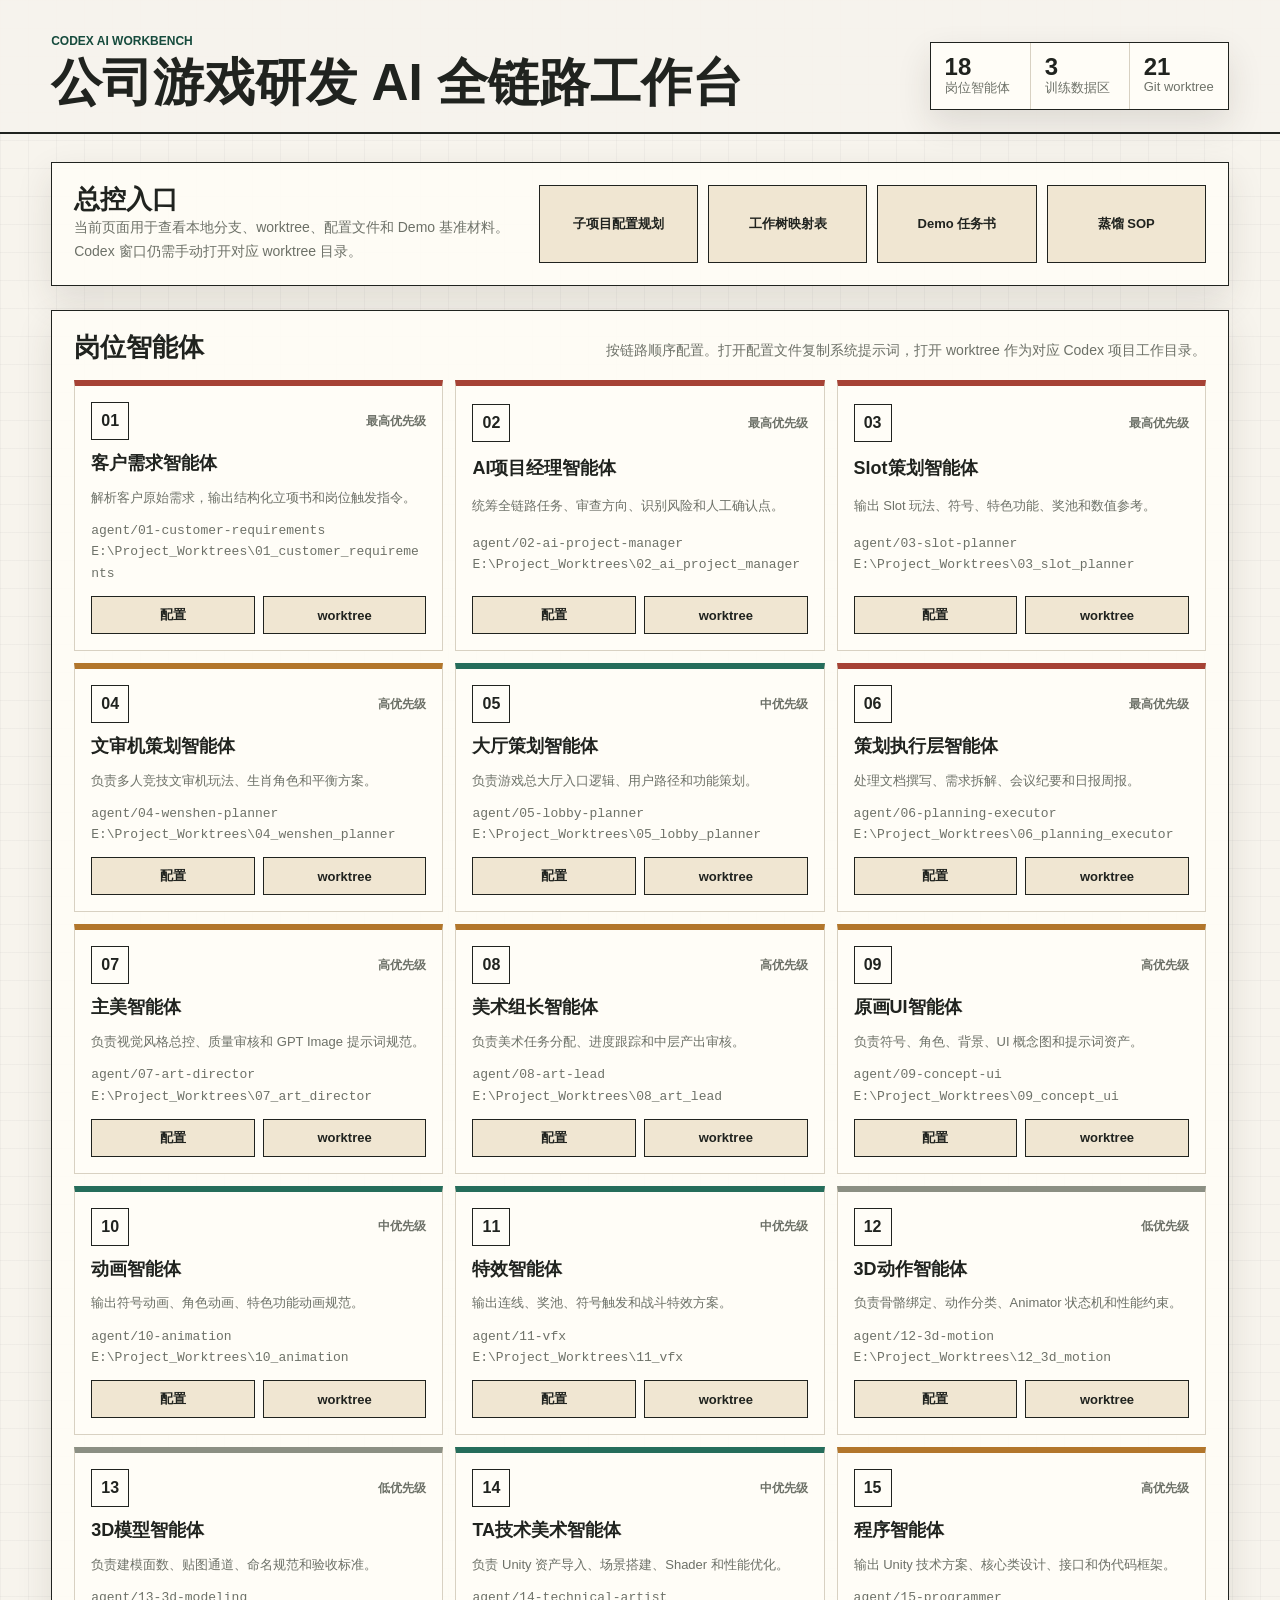
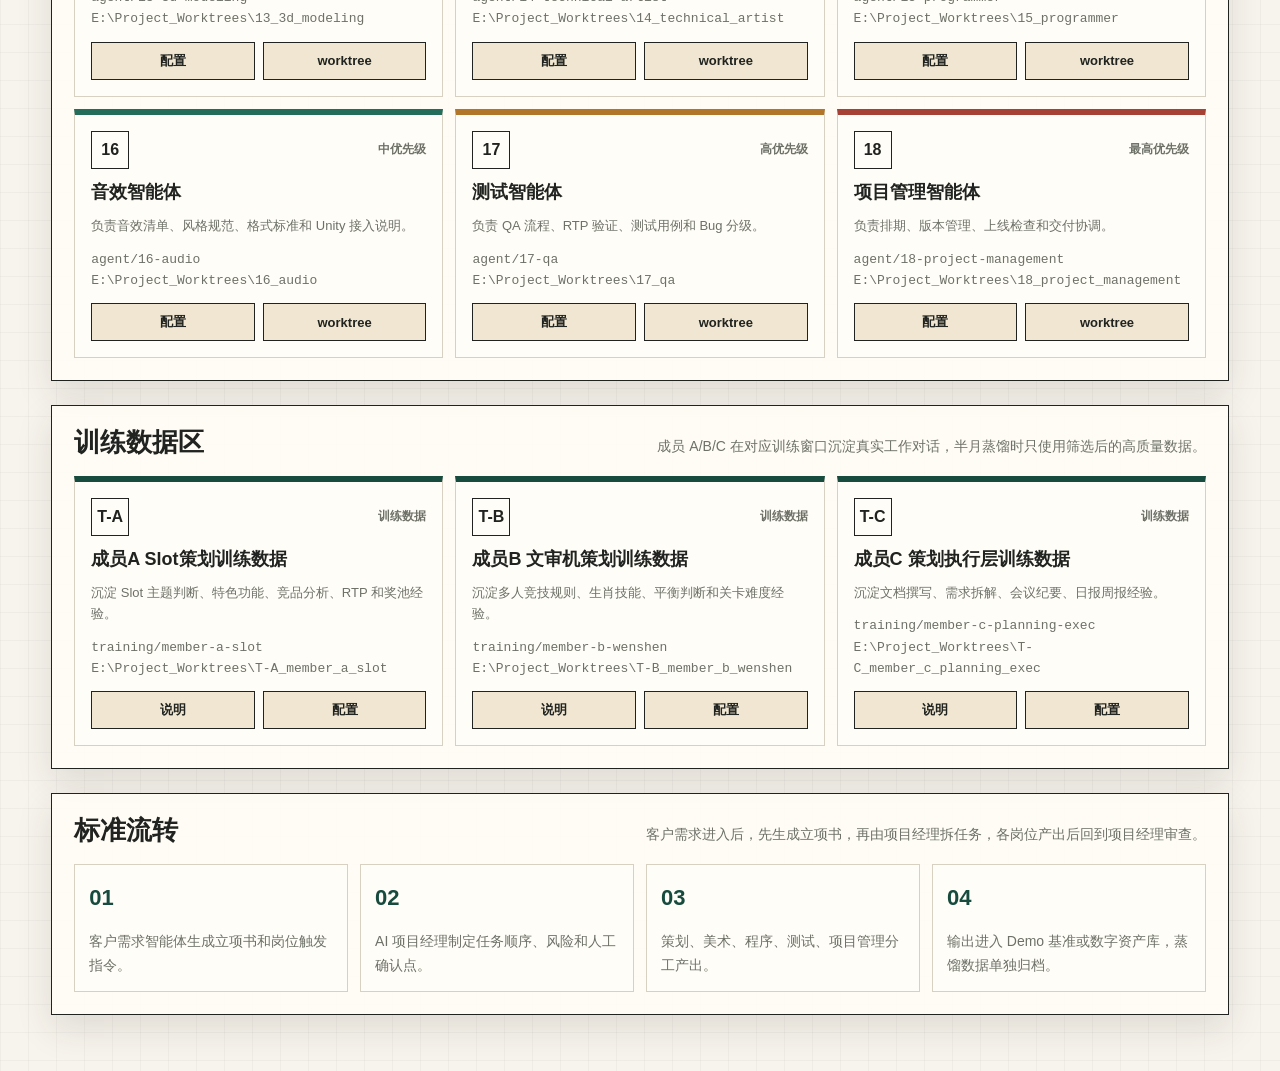
==== 07_本地管理台/index.html @ 2e10c4a8 "Add local AI workbench dashboard" ====
<!doctype html>
<html lang="zh-CN">
<head>
  <meta charset="utf-8">
  <meta name="viewport" content="width=device-width, initial-scale=1">
  <title>公司游戏研发 AI 全链路工作台</title>
  <link rel="stylesheet" href="./styles.css">
</head>
<body>
  <header class="topbar">
    <div>
      <p class="eyebrow">Codex AI Workbench</p>
      <h1>公司游戏研发 AI 全链路工作台</h1>
    </div>
    <div class="status-strip" aria-label="工作台状态">
      <span><strong>18</strong> 岗位智能体</span>
      <span><strong>3</strong> 训练数据区</span>
      <span><strong>21</strong> Git worktree</span>
    </div>
  </header>

  <main>
    <section class="control-band">
      <div class="control-copy">
        <h2>总控入口</h2>
        <p>当前页面用于查看本地分支、worktree、配置文件和 Demo 基准材料。Codex 窗口仍需手动打开对应 worktree 目录。</p>
      </div>
      <div class="quick-links">
        <a href="../00_执行中枢/Codex子项目配置规划.md">子项目配置规划</a>
        <a href="../00_执行中枢/本地工作树映射表.md">工作树映射表</a>
        <a href="../04_Demo基准测试/Demo任务书.md">Demo 任务书</a>
        <a href="../05_蒸馏SOP/半月蒸馏SOP.md">蒸馏 SOP</a>
      </div>
    </section>

    <section class="grid-shell">
      <div class="section-heading">
        <h2>岗位智能体</h2>
        <p>按链路顺序配置。打开配置文件复制系统提示词，打开 worktree 作为对应 Codex 项目工作目录。</p>
      </div>
      <div id="agentGrid" class="agent-grid"></div>
    </section>

    <section class="grid-shell">
      <div class="section-heading">
        <h2>训练数据区</h2>
        <p>成员 A/B/C 在对应训练窗口沉淀真实工作对话，半月蒸馏时只使用筛选后的高质量数据。</p>
      </div>
      <div id="trainingGrid" class="training-grid"></div>
    </section>

    <section class="workflow">
      <div class="section-heading">
        <h2>标准流转</h2>
        <p>客户需求进入后，先生成立项书，再由项目经理拆任务，各岗位产出后回到项目经理审查。</p>
      </div>
      <ol>
        <li>客户需求智能体生成立项书和岗位触发指令。</li>
        <li>AI 项目经理制定任务顺序、风险和人工确认点。</li>
        <li>策划、美术、程序、测试、项目管理分工产出。</li>
        <li>输出进入 Demo 基准或数字资产库，蒸馏数据单独归档。</li>
      </ol>
    </section>
  </main>

  <script src="./app.js"></script>
</body>
</html>
---- 07_本地管理台/styles.css ----
:root {
  color-scheme: light;
  --paper: #f7f4ed;
  --ink: #20231f;
  --muted: #6d7168;
  --line: #d8d1c2;
  --panel: #fffdf7;
  --accent: #256d5b;
  --accent-strong: #164b3d;
  --amber: #b2762b;
  --red: #a64235;
  --shadow: 0 14px 34px rgba(53, 45, 31, 0.12);
}

* {
  box-sizing: border-box;
}

body {
  margin: 0;
  background:
    linear-gradient(90deg, rgba(32, 35, 31, 0.035) 1px, transparent 1px),
    linear-gradient(rgba(32, 35, 31, 0.035) 1px, transparent 1px),
    var(--paper);
  background-size: 28px 28px;
  color: var(--ink);
  font-family: "Microsoft YaHei", "Noto Sans CJK SC", sans-serif;
  letter-spacing: 0;
}

a {
  color: inherit;
  text-decoration: none;
}

.topbar {
  display: flex;
  justify-content: space-between;
  gap: 24px;
  align-items: end;
  padding: 34px clamp(18px, 4vw, 56px) 22px;
  border-bottom: 2px solid var(--ink);
  background: rgba(247, 244, 237, 0.92);
}

.eyebrow {
  margin: 0 0 8px;
  color: var(--accent-strong);
  font-size: 12px;
  font-weight: 700;
  text-transform: uppercase;
}

h1,
h2,
p {
  margin: 0;
}

h1 {
  max-width: 760px;
  font-size: clamp(28px, 4vw, 52px);
  line-height: 1.06;
}

h2 {
  font-size: clamp(20px, 2vw, 28px);
  line-height: 1.15;
}

.status-strip {
  display: grid;
  grid-template-columns: repeat(3, minmax(92px, 1fr));
  border: 1px solid var(--ink);
  background: var(--panel);
  box-shadow: var(--shadow);
}

.status-strip span {
  padding: 12px 14px;
  border-left: 1px solid var(--line);
  color: var(--muted);
  font-size: 13px;
  white-space: nowrap;
}

.status-strip span:first-child {
  border-left: 0;
}

.status-strip strong {
  display: block;
  color: var(--ink);
  font-size: 24px;
  line-height: 1;
}

main {
  padding: 28px clamp(18px, 4vw, 56px) 56px;
}

.control-band,
.grid-shell,
.workflow {
  border: 1px solid var(--ink);
  background: rgba(255, 253, 247, 0.9);
  box-shadow: var(--shadow);
}

.control-band {
  display: grid;
  grid-template-columns: minmax(240px, 0.8fr) minmax(300px, 1.2fr);
  gap: 20px;
  padding: 22px;
}

.control-copy p,
.section-heading p,
.workflow li {
  color: var(--muted);
  line-height: 1.72;
  font-size: 14px;
}

.quick-links {
  display: grid;
  grid-template-columns: repeat(4, minmax(120px, 1fr));
  gap: 10px;
}

.quick-links a,
.agent-card a,
.training-card a {
  display: inline-flex;
  align-items: center;
  justify-content: center;
  min-height: 38px;
  padding: 8px 12px;
  border: 1px solid var(--ink);
  background: #f0e6d2;
  font-size: 13px;
  font-weight: 700;
}

.quick-links a:hover,
.agent-card a:hover,
.training-card a:hover {
  background: var(--accent);
  color: white;
}

.grid-shell,
.workflow {
  margin-top: 24px;
  padding: 22px;
}

.section-heading {
  display: flex;
  justify-content: space-between;
  gap: 20px;
  align-items: end;
  margin-bottom: 18px;
}

.section-heading p {
  max-width: 720px;
}

.agent-grid {
  display: grid;
  grid-template-columns: repeat(3, minmax(220px, 1fr));
  gap: 12px;
}

.agent-card,
.training-card {
  display: grid;
  gap: 12px;
  min-height: 212px;
  padding: 16px;
  border: 1px solid var(--line);
  background: var(--panel);
}

.agent-card[data-priority="最高"] {
  border-top: 6px solid var(--red);
}

.agent-card[data-priority="高"] {
  border-top: 6px solid var(--amber);
}

.agent-card[data-priority="中"] {
  border-top: 6px solid var(--accent);
}

.agent-card[data-priority="低"] {
  border-top: 6px solid #8b8f83;
}

.card-top {
  display: flex;
  align-items: center;
  justify-content: space-between;
  gap: 12px;
}

.index {
  display: inline-flex;
  align-items: center;
  justify-content: center;
  width: 38px;
  height: 38px;
  border: 1px solid var(--ink);
  font-weight: 800;
}

.priority {
  color: var(--muted);
  font-size: 12px;
  font-weight: 700;
}

.agent-card h3,
.training-card h3 {
  margin: 0;
  font-size: 18px;
  line-height: 1.25;
}

.agent-card p,
.training-card p {
  color: var(--muted);
  line-height: 1.64;
  font-size: 13px;
}

.path {
  overflow-wrap: anywhere;
  color: var(--accent-strong);
  font-family: Consolas, "Courier New", monospace;
  font-size: 12px;
}

.actions {
  display: grid;
  grid-template-columns: 1fr 1fr;
  gap: 8px;
  align-self: end;
}

.training-grid {
  display: grid;
  grid-template-columns: repeat(3, minmax(220px, 1fr));
  gap: 12px;
}

.training-card {
  min-height: 190px;
  border-top: 6px solid var(--accent-strong);
}

.workflow ol {
  display: grid;
  grid-template-columns: repeat(4, minmax(160px, 1fr));
  gap: 12px;
  margin: 0;
  padding: 0;
  list-style: none;
  counter-reset: step;
}

.workflow li {
  min-height: 120px;
  padding: 14px;
  border: 1px solid var(--line);
  background: var(--panel);
  counter-increment: step;
}

.workflow li::before {
  content: counter(step, decimal-leading-zero);
  display: block;
  margin-bottom: 12px;
  color: var(--accent-strong);
  font-weight: 800;
  font-size: 22px;
}

@media (max-width: 1100px) {
  .agent-grid,
  .workflow ol {
    grid-template-columns: repeat(2, minmax(220px, 1fr));
  }

  .quick-links,
  .training-grid {
    grid-template-columns: repeat(2, minmax(140px, 1fr));
  }
}

@media (max-width: 720px) {
  .topbar,
  .control-band,
  .section-heading {
    display: block;
  }

  .status-strip {
    margin-top: 18px;
    grid-template-columns: 1fr;
  }

  .status-strip span {
    border-left: 0;
    border-top: 1px solid var(--line);
  }

  .status-strip span:first-child {
    border-top: 0;
  }

  .quick-links,
  .agent-grid,
  .training-grid,
  .workflow ol {
    grid-template-columns: 1fr;
  }

  .control-copy {
    margin-bottom: 18px;
  }
}
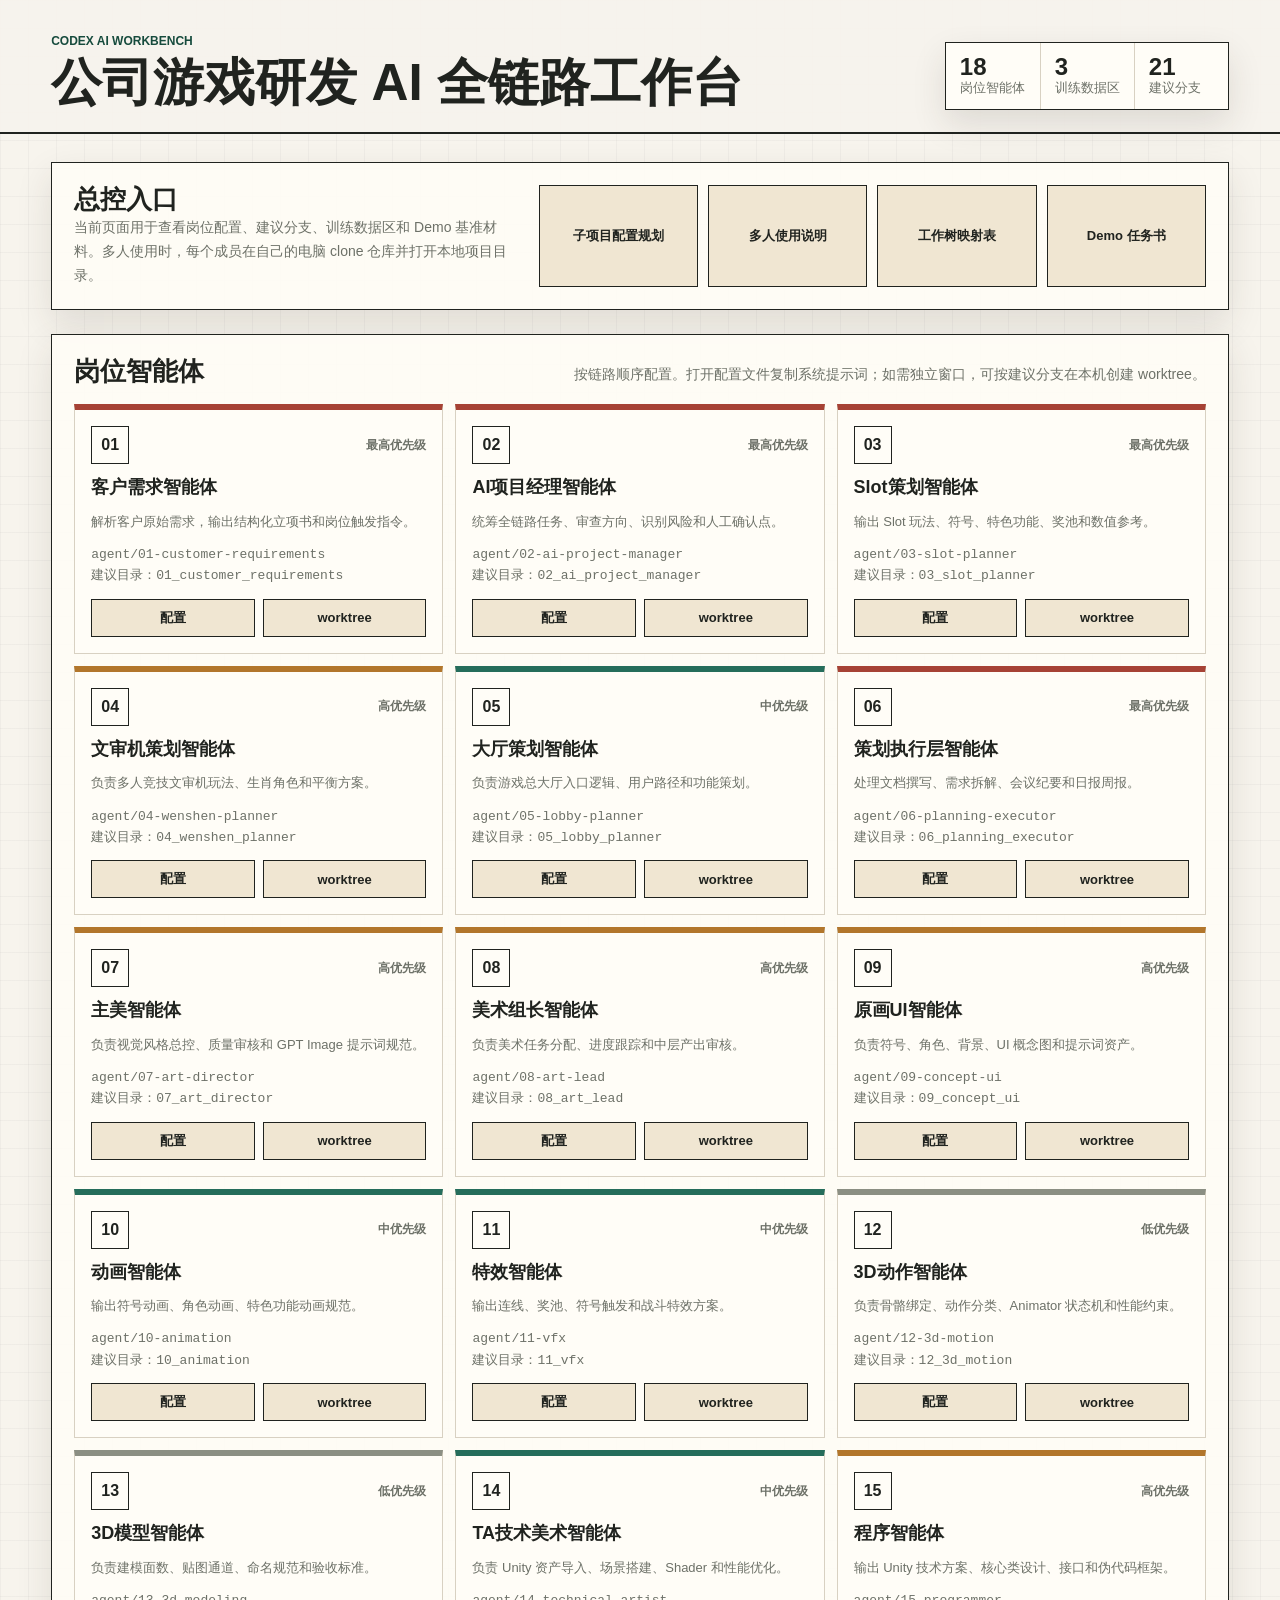
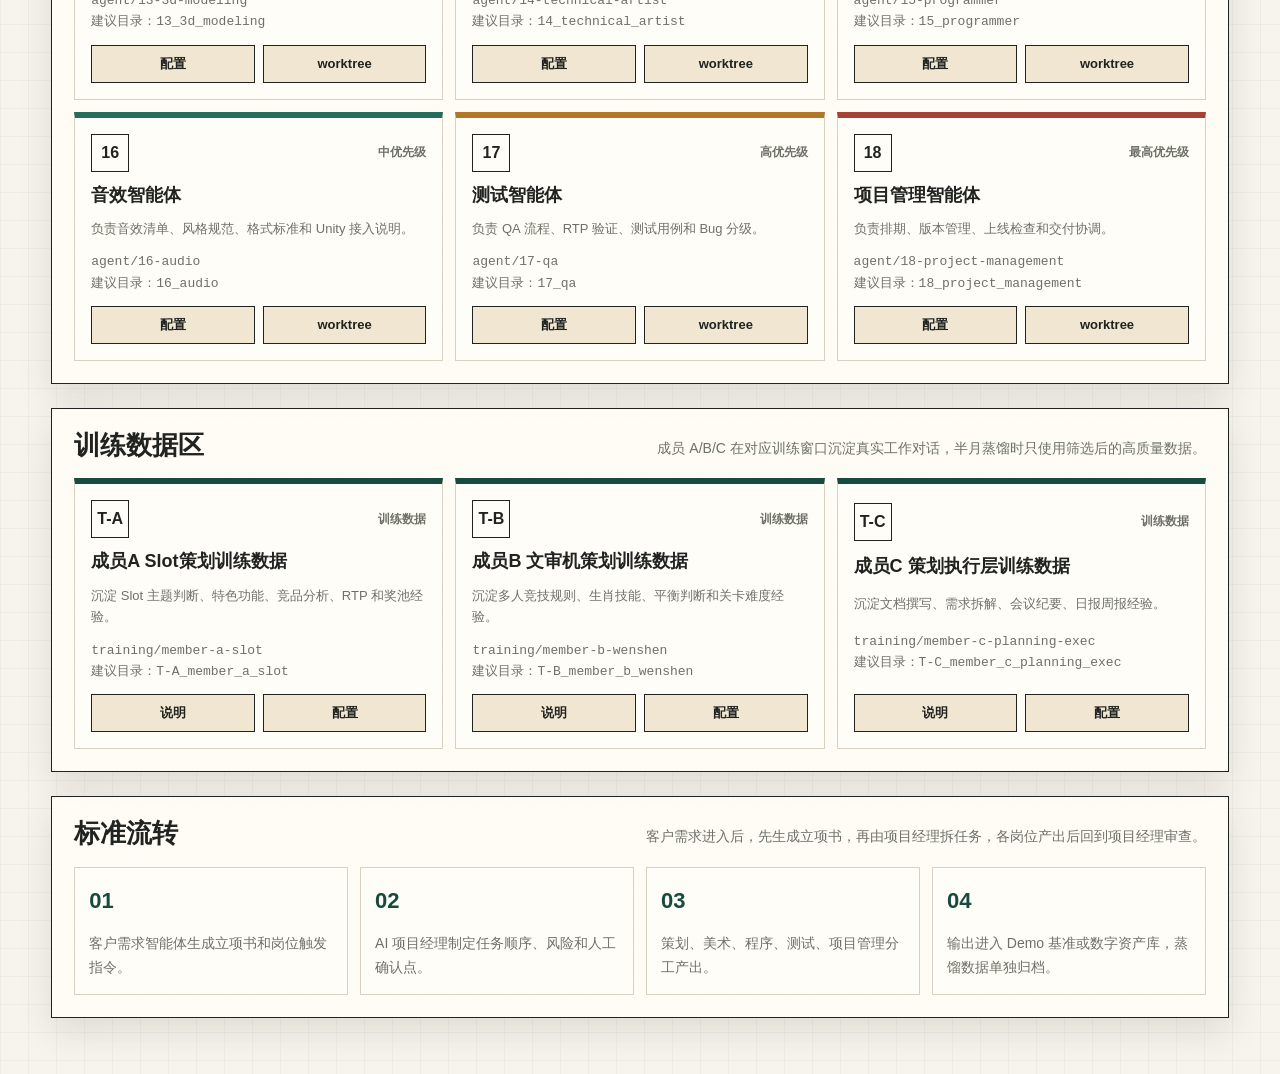
==== commit 24f89df1: "Prepare workbench for team sharing" ====
--- a/07_本地管理台/index.html
+++ b/07_本地管理台/index.html
@@ -15,7 +15,7 @@
     <div class="status-strip" aria-label="工作台状态">
       <span><strong>18</strong> 岗位智能体</span>
       <span><strong>3</strong> 训练数据区</span>
-      <span><strong>21</strong> Git worktree</span>
+      <span><strong>21</strong> 建议分支</span>
     </div>
   </header>
 
@@ -23,20 +23,20 @@
     <section class="control-band">
       <div class="control-copy">
         <h2>总控入口</h2>
-        <p>当前页面用于查看本地分支、worktree、配置文件和 Demo 基准材料。Codex 窗口仍需手动打开对应 worktree 目录。</p>
+        <p>当前页面用于查看岗位配置、建议分支、训练数据区和 Demo 基准材料。多人使用时，每个成员在自己的电脑 clone 仓库并打开本地项目目录。</p>
       </div>
       <div class="quick-links">
         <a href="../00_执行中枢/Codex子项目配置规划.md">子项目配置规划</a>
+        <a href="../00_执行中枢/团队多人使用说明.md">多人使用说明</a>
         <a href="../00_执行中枢/本地工作树映射表.md">工作树映射表</a>
         <a href="../04_Demo基准测试/Demo任务书.md">Demo 任务书</a>
-        <a href="../05_蒸馏SOP/半月蒸馏SOP.md">蒸馏 SOP</a>
       </div>
     </section>
 
     <section class="grid-shell">
       <div class="section-heading">
         <h2>岗位智能体</h2>
-        <p>按链路顺序配置。打开配置文件复制系统提示词，打开 worktree 作为对应 Codex 项目工作目录。</p>
+        <p>按链路顺序配置。打开配置文件复制系统提示词；如需独立窗口，可按建议分支在本机创建 worktree。</p>
       </div>
       <div id="agentGrid" class="agent-grid"></div>
     </section>
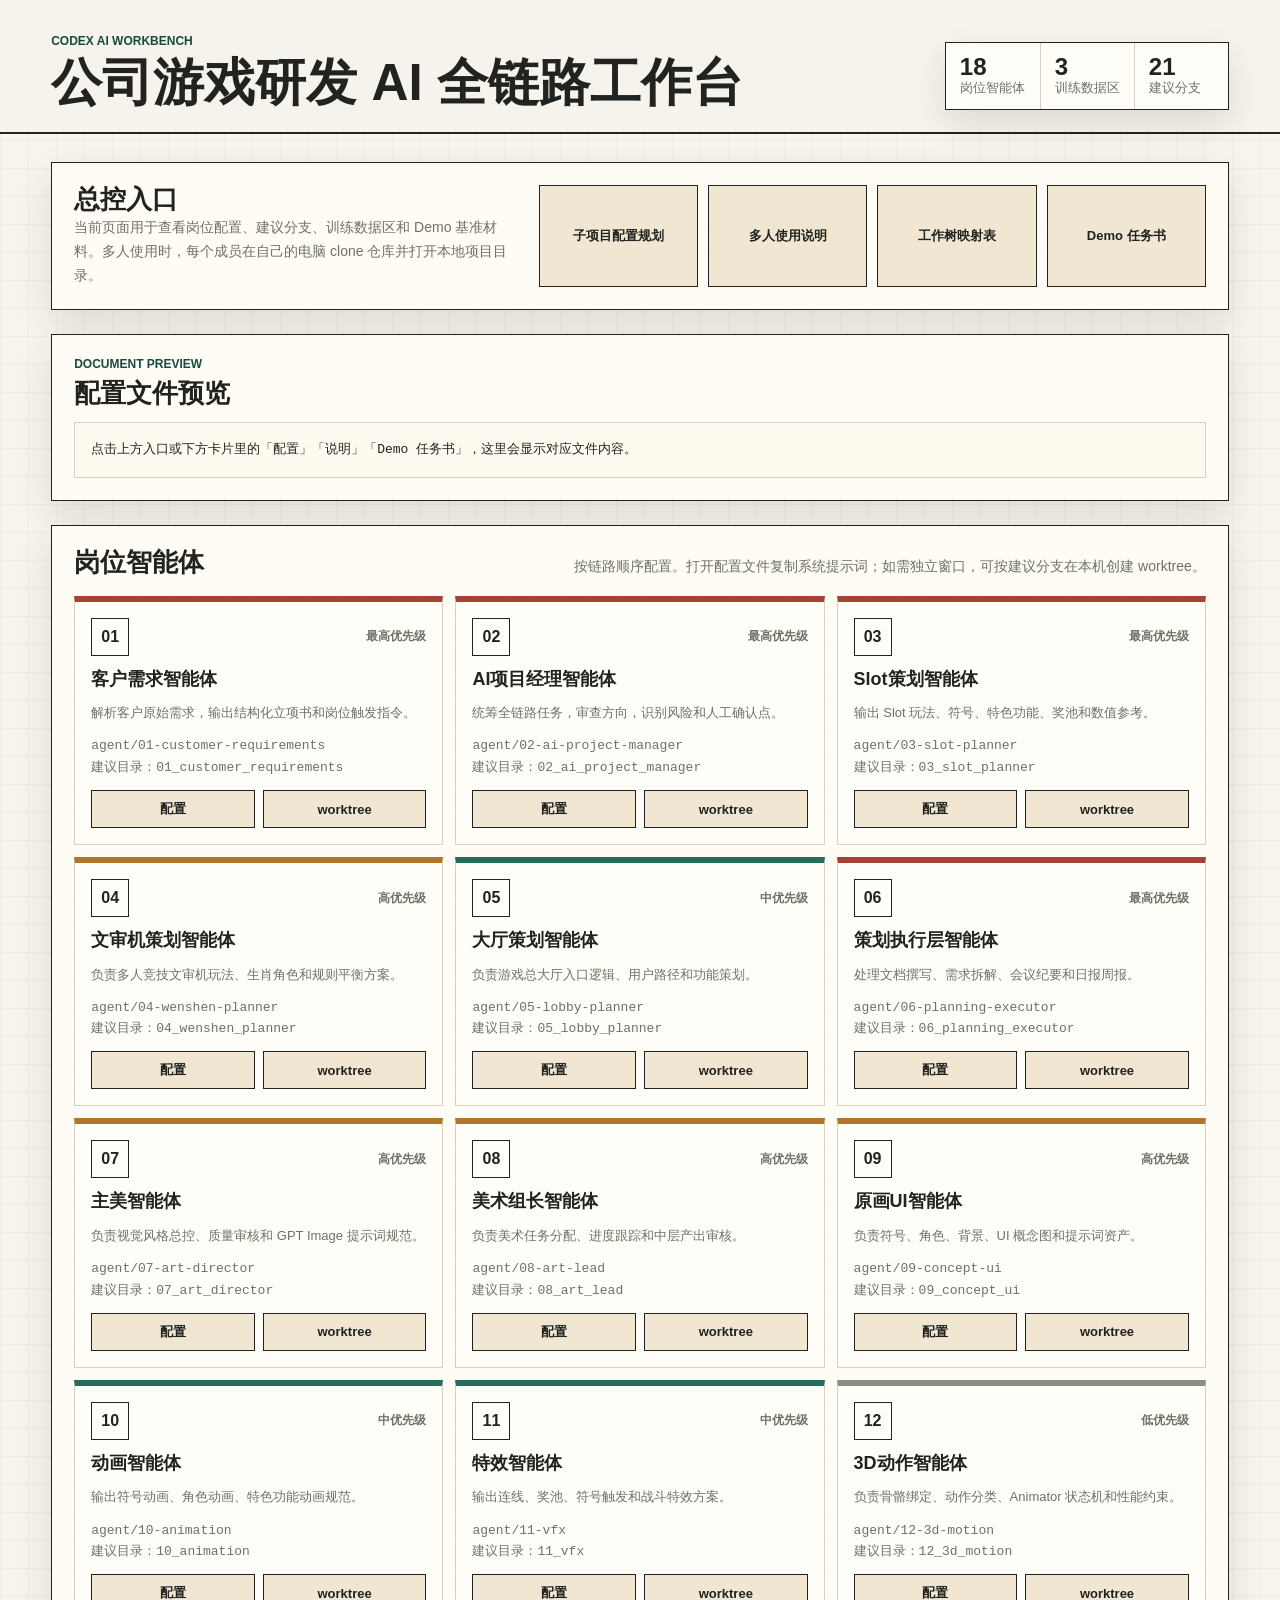
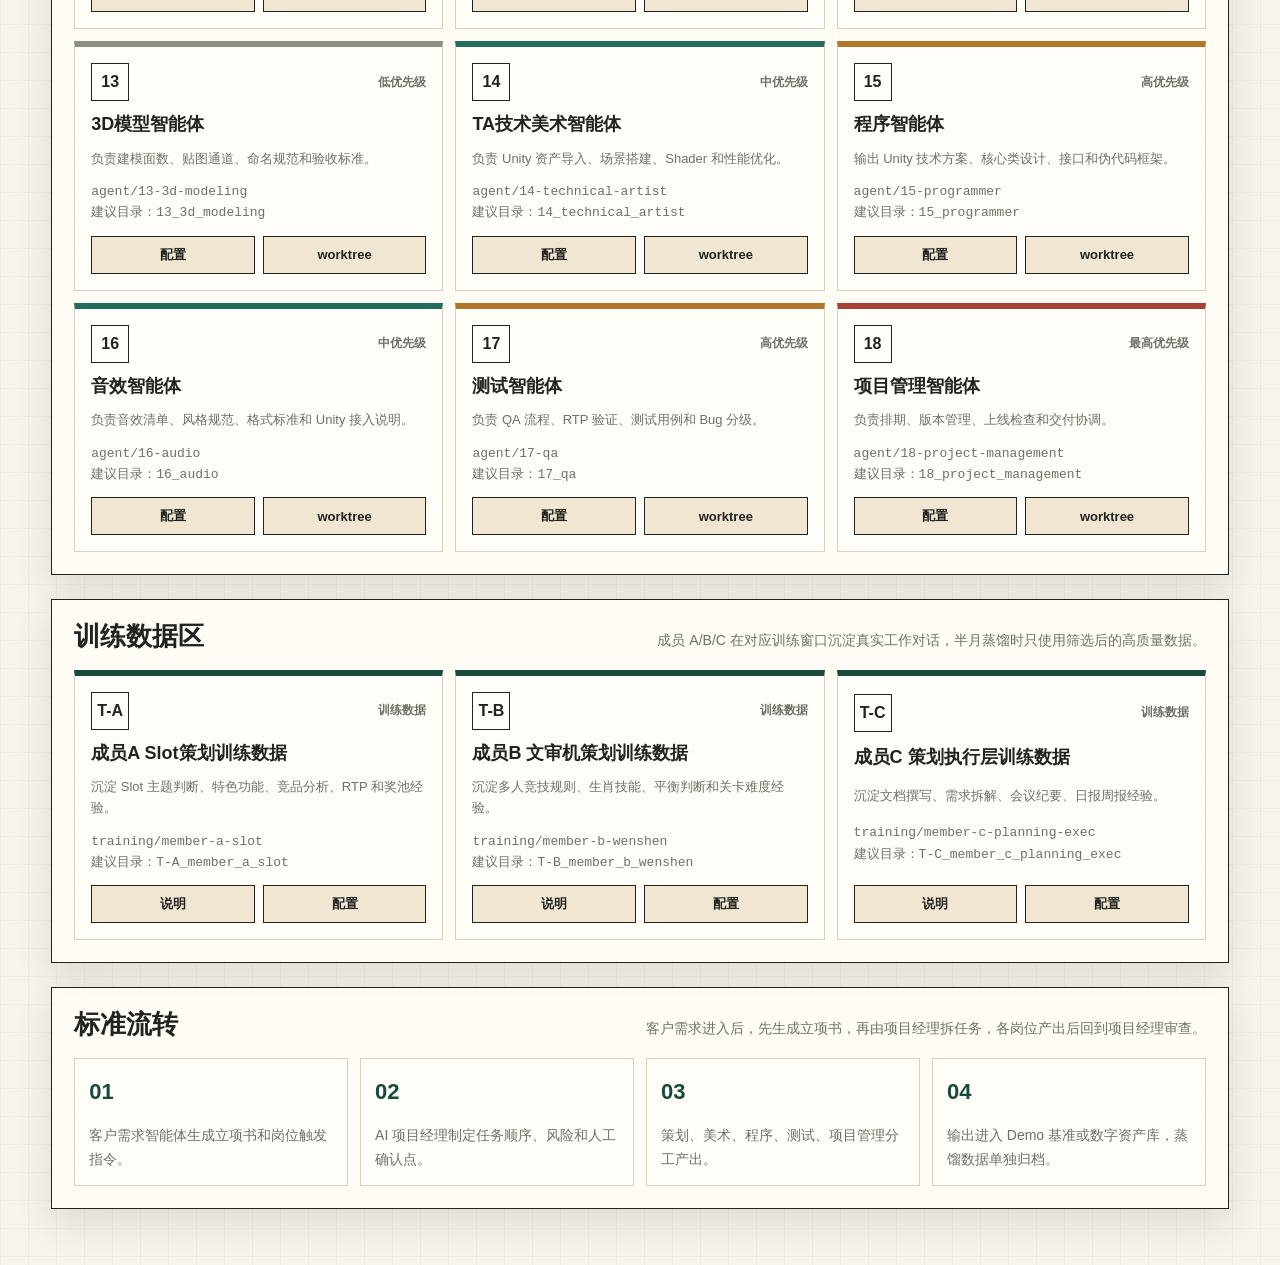
==== commit 3f238cb7: "创建" ====
--- a/07_本地管理台/index.html
+++ b/07_本地管理台/index.html
@@ -33,6 +33,21 @@
       </div>
     </section>
 
+    <section class="document-viewer" aria-live="polite">
+      <div class="viewer-heading">
+        <div>
+          <p class="eyebrow">Document Preview</p>
+          <h2 id="viewerTitle">配置文件预览</h2>
+        </div>
+        <div class="viewer-actions">
+          <a id="viewerVsCodeLink" href="#" hidden>VS Code 打开</a>
+          <a id="viewerOpenLink" href="#" target="_blank" rel="noreferrer" hidden>浏览器打开</a>
+        </div>
+      </div>
+      <p id="viewerLocalPath" class="viewer-path" hidden></p>
+      <pre id="viewerContent">点击上方入口或下方卡片里的「配置」「说明」「Demo 任务书」，这里会显示对应文件内容。</pre>
+    </section>
+
     <section class="grid-shell">
       <div class="section-heading">
         <h2>岗位智能体</h2>
--- a/07_本地管理台/styles.css
+++ b/07_本地管理台/styles.css
@@ -101,7 +101,8 @@
 
 .control-band,
 .grid-shell,
-.workflow {
+.workflow,
+.document-viewer {
   border: 1px solid var(--ink);
   background: rgba(255, 253, 247, 0.9);
   box-shadow: var(--shadow);
@@ -149,10 +150,63 @@
   color: white;
 }
 
+.document-viewer,
 .grid-shell,
 .workflow {
   margin-top: 24px;
   padding: 22px;
+}
+
+.viewer-heading {
+  display: flex;
+  align-items: end;
+  justify-content: space-between;
+  gap: 16px;
+  margin-bottom: 14px;
+}
+
+.viewer-actions {
+  display: flex;
+  gap: 8px;
+  flex-wrap: wrap;
+  justify-content: end;
+}
+
+#viewerOpenLink,
+#viewerVsCodeLink {
+  min-height: 34px;
+  padding: 8px 12px;
+  border: 1px solid var(--ink);
+  background: #f0e6d2;
+  font-size: 13px;
+  font-weight: 700;
+}
+
+.viewer-path {
+  margin: -4px 0 12px;
+  padding: 8px 10px;
+  border: 1px solid var(--line);
+  background: #fffaf0;
+  color: var(--accent-strong);
+  font-family: Consolas, "Courier New", monospace;
+  font-size: 12px;
+  line-height: 1.5;
+  overflow-wrap: anywhere;
+}
+
+#viewerContent {
+  max-height: 520px;
+  margin: 0;
+  padding: 16px;
+  overflow: auto;
+  border: 1px solid var(--line);
+  background: #fffaf0;
+  color: var(--ink);
+  font-family: Consolas, "Microsoft YaHei", "Noto Sans CJK SC", monospace;
+  font-size: 13px;
+  line-height: 1.68;
+  white-space: pre-wrap;
+  overflow-wrap: anywhere;
 }
 
 .section-heading {
@@ -234,6 +288,7 @@
   color: var(--muted);
   line-height: 1.64;
   font-size: 13px;
+  overflow-wrap: anywhere;
 }
 
 .path {
